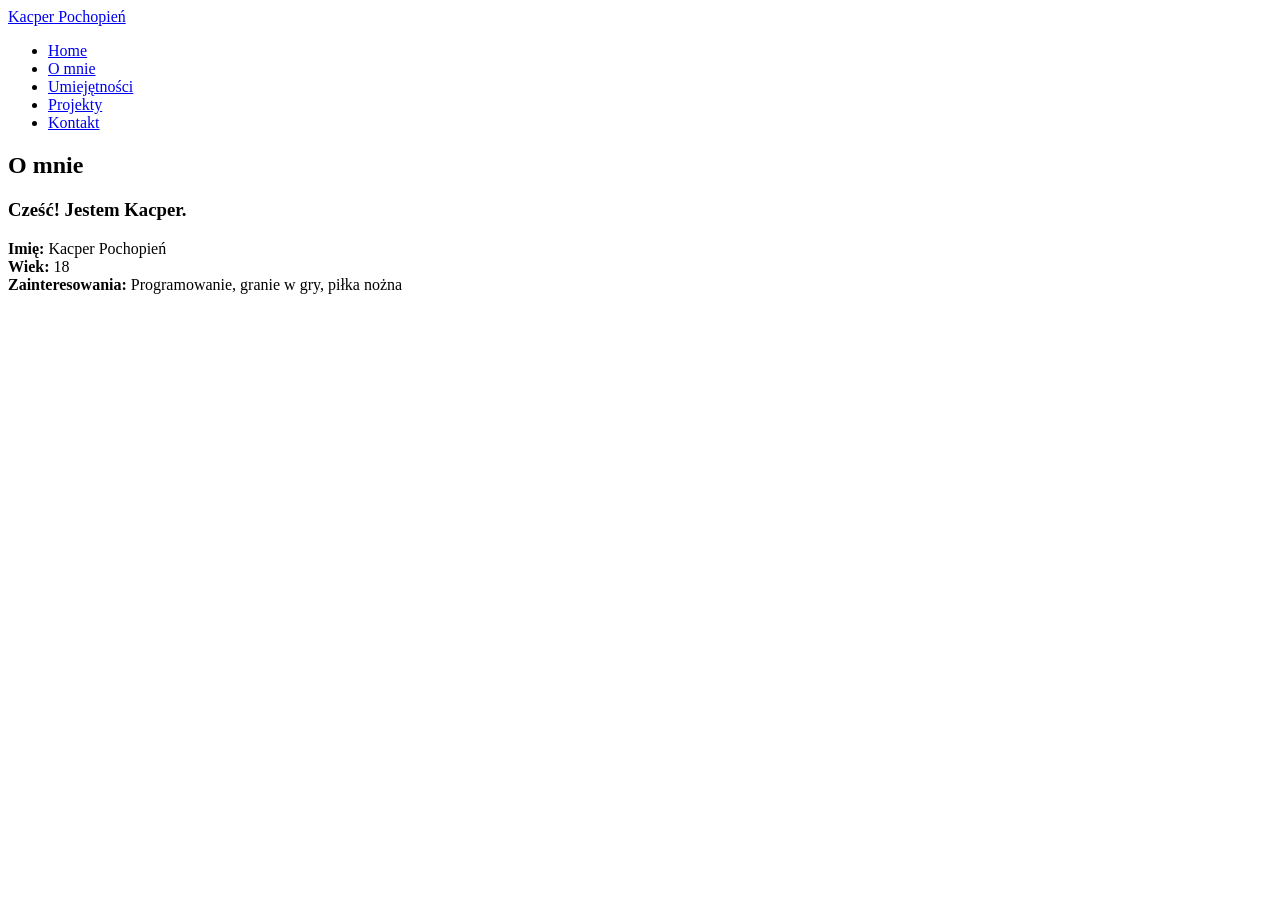
==== index.html @ df501771 "Dodanie sekcji O mnie" ====
<!DOCTYPE html>
<html lang="en">
<head>
    <meta charset="UTF-8">
    <meta name="viewport" content="width=device-width, initial-scale=1.0">
    <title>Document</title>
    <link rel="stylesheet" href="style.css">
</head>
<body>
    <header>
        <nav>
            <a href="#" class="logo">Kacper Pochopień</a>

            <ul>
                <li><a href="#home">Home</a></li>
                <li><a href="#about">O mnie</a></li>
                <li><a href="#skills">Umiejętności</a></li>
                <li><a href="#projects">Projekty</a></li>
                <li><a href="#contact">Kontakt</a></li>
            </ul>
        </nav>
    </header>

    <main>
        <section id="about">
            <h2>O mnie</h2>

            <div class="about-content">
                <div class="about-text">
                    <h3>Cześć! Jestem Kacper.</h3>
                </div>

                <div class="about-info">
                    <div>
                        <strong>Imię:</strong>
                        <span>Kacper Pochopień</span>
                    </div>

                    <div>
                        <strong>Wiek:</strong>
                        <span>18</span>
                    </div>

                    <div>
                        <strong>Zainteresowania:</strong>
                        <span>Programowanie, granie w gry, piłka nożna</span>
                    </div>
                </div>
            </div>
        </section>
    </main>
</body>
</html>
---- style.css ----
/* Paleta kolorów

#6f1d1b
#bb9457
#432818
#99582a
#ffe6a7

*/
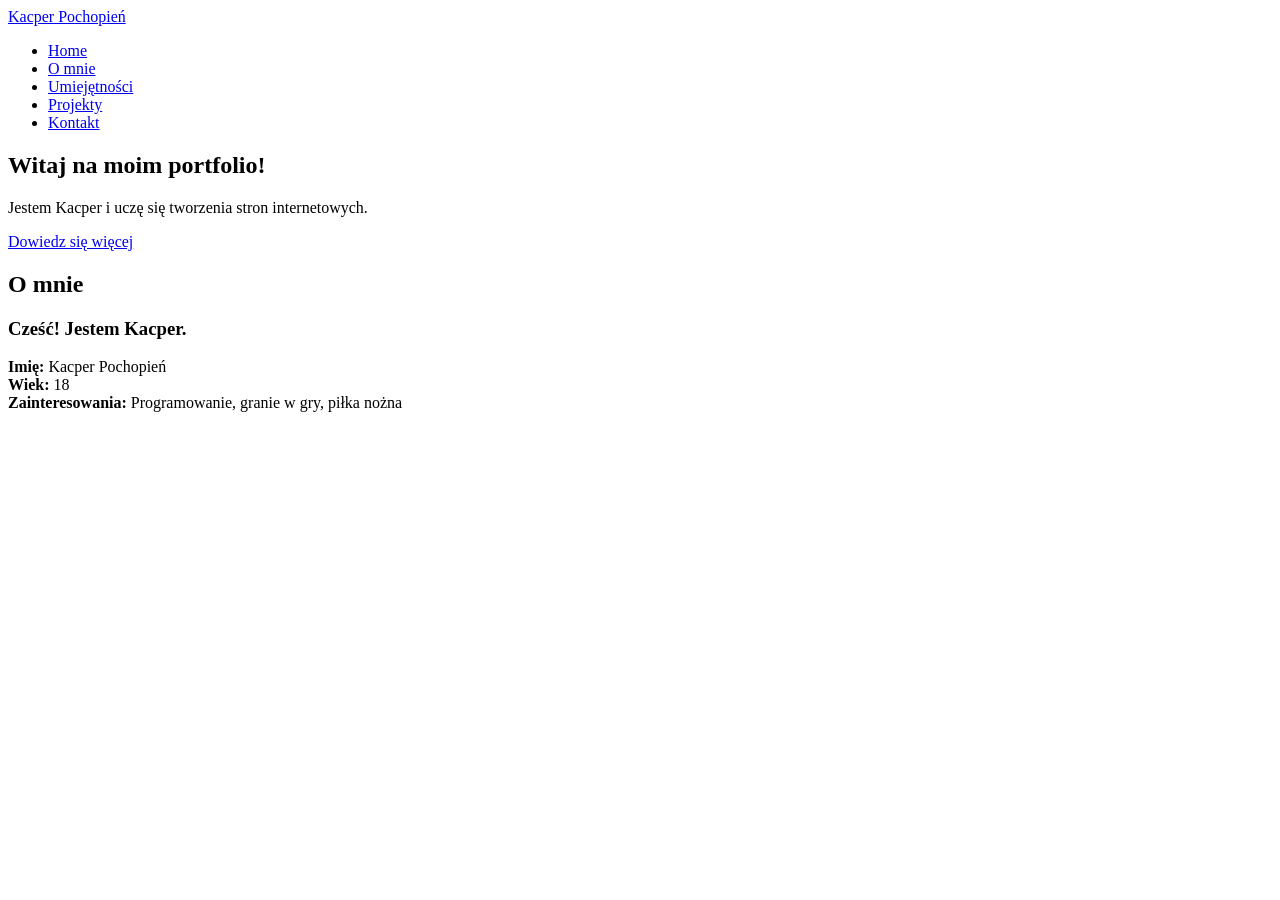
==== commit 310448c3: "Dodanie sekcji Home" ====
--- a/index.html
+++ b/index.html
@@ -1,9 +1,9 @@
 <!DOCTYPE html>
-<html lang="en">
+<html lang="pl">
 <head>
     <meta charset="UTF-8">
     <meta name="viewport" content="width=device-width, initial-scale=1.0">
-    <title>Document</title>
+    <title>Portfolio</title>
     <link rel="stylesheet" href="style.css">
 </head>
 <body>
@@ -22,6 +22,16 @@
     </header>
 
     <main>
+        <section id="home">
+            <h1>Witaj na moim portfolio!</h1>
+
+            <p>
+                Jestem Kacper i uczę się tworzenia stron internetowych.
+            </p>
+
+            <a href="#about">Dowiedz się więcej</a>
+        </section>
+
         <section id="about">
             <h2>O mnie</h2>
 
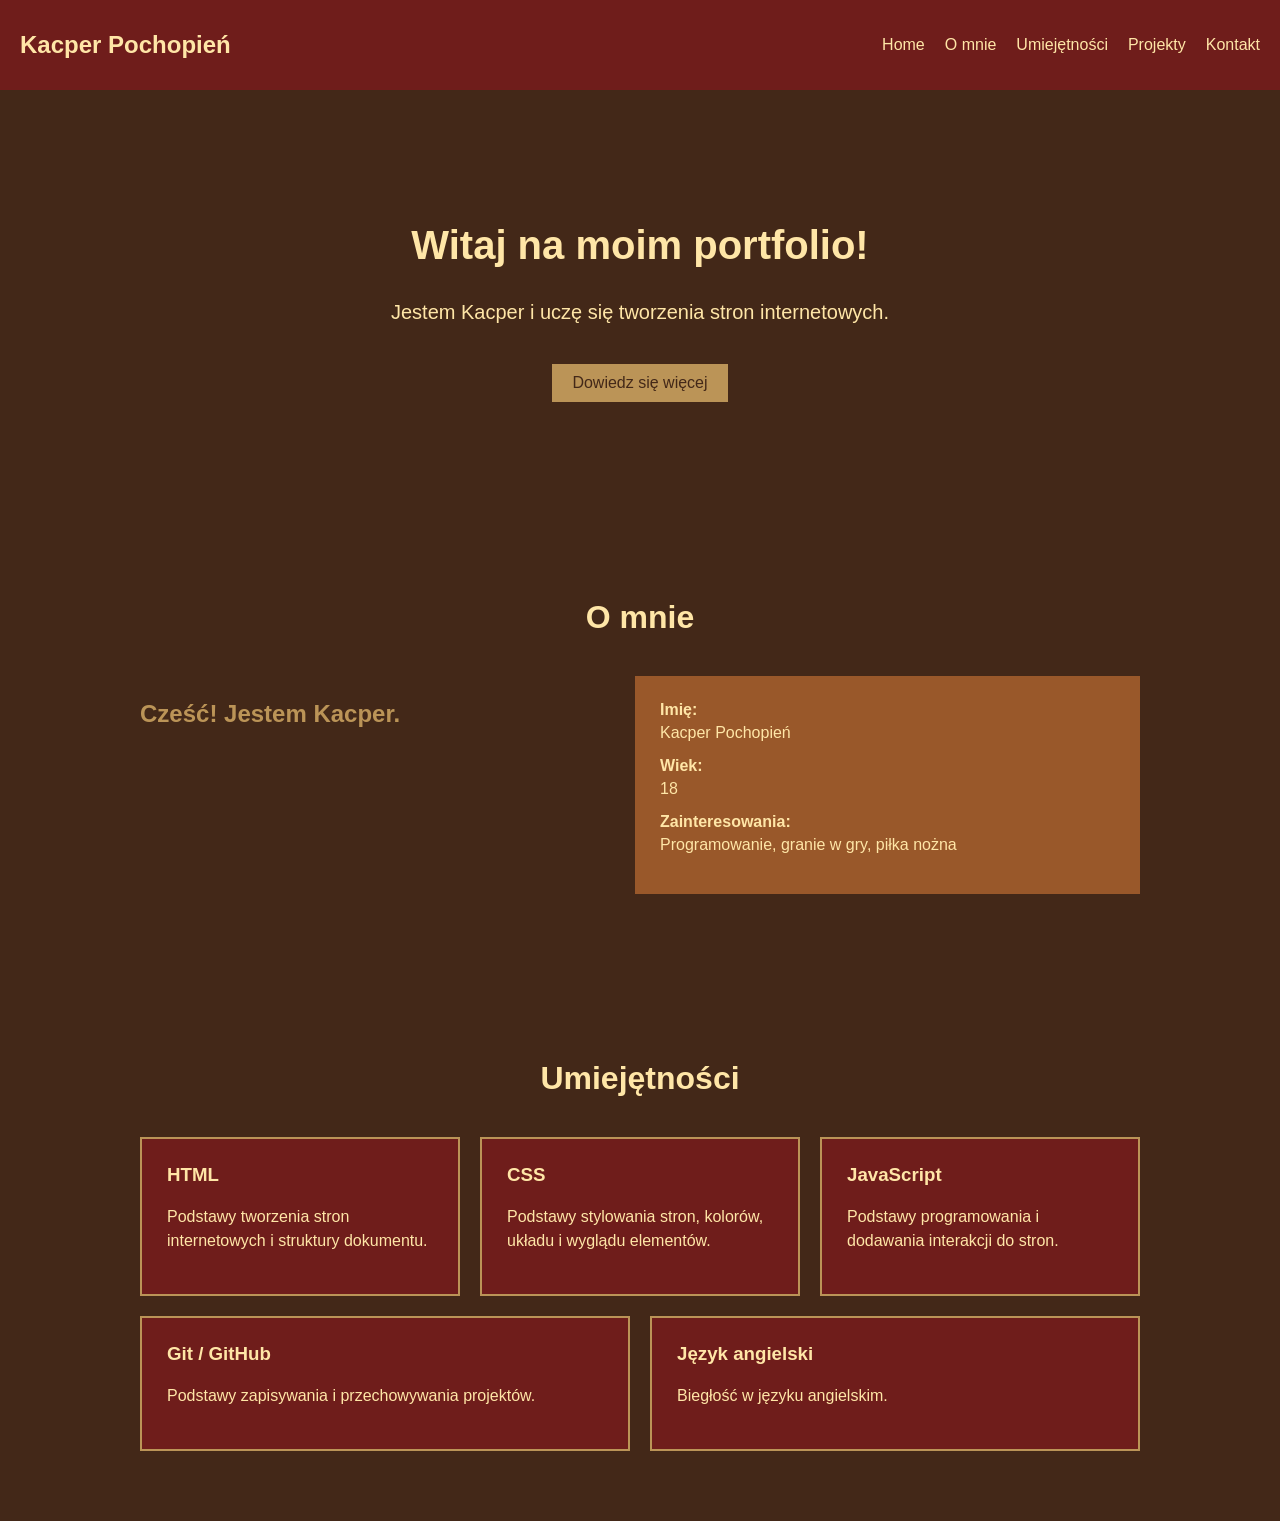
==== commit dafdaea0: "Dodanie sekcji umiejętności" ====
--- a/index.html
+++ b/index.html
@@ -58,6 +58,37 @@
                 </div>
             </div>
         </section>
+
+        <section id="skills">
+            <h2>Umiejętności</h2>
+
+            <div class="skills-container">
+                <div class="skill">
+                    <h3>HTML</h3>
+                    <p>Podstawy tworzenia stron internetowych i struktury dokumentu.</p>
+                </div>
+
+                <div class="skill">
+                    <h3>CSS</h3>
+                    <p>Podstawy stylowania stron, kolorów, układu i wyglądu elementów.</p>
+                </div>
+
+                <div class="skill">
+                    <h3>JavaScript</h3>
+                    <p>Podstawy programowania i dodawania interakcji do stron.</p>
+                </div>
+
+                <div class="skill">
+                    <h3>Git / GitHub</h3>
+                    <p>Podstawy zapisywania i przechowywania projektów.</p>
+                </div>
+
+                <div class="skill">
+                    <h3>Język angielski</h3>
+                    <p>Biegłość w języku angielskim.</p>
+                </div>
+            </div>
+        </section>
     </main>
 </body>
 </html>
--- a/style.css
+++ b/style.css
@@ -1,9 +1,138 @@
-/* Paleta kolorów
+body {
+    margin: 0;
+    background-color: #432818;
+    color: #ffe6a7;
+    font-family: Arial, sans-serif;
+}
 
-#6f1d1b
-#bb9457
-#432818
-#99582a
-#ffe6a7
+header {
+    background-color: #6f1d1b;
+    padding: 20px;
+}
 
-*/+nav {
+    display: flex;
+    justify-content: space-between;
+    align-items: center;
+}
+
+.logo {
+    color: #ffe6a7;
+    text-decoration: none;
+    font-size: 24px;
+    font-weight: bold;
+}
+
+nav ul {
+    display: flex;
+    gap: 20px;
+    list-style: none;
+}
+
+nav ul a {
+    color: #ffe6a7;
+    text-decoration: none;
+}
+
+#home {
+    padding: 100px 20px;
+    text-align: center;
+}
+
+#home h1 {
+    font-size: 40px;
+}
+
+#home p {
+    font-size: 20px;
+}
+
+#home a {
+    display: inline-block;
+    margin-top: 20px;
+    padding: 10px 20px;
+    background-color: #bb9457;
+    color: #432818;
+    text-decoration: none;
+}
+
+#about {
+    padding: 70px 20px;
+    max-width: 1000px;
+    margin: 0 auto;
+}
+
+#about h2 {
+    text-align: center;
+    font-size: 32px;
+    margin-bottom: 40px;
+}
+
+.about-content {
+    display: flex;
+    gap: 40px;
+    align-items: flex-start;
+}
+
+.about-text {
+    flex: 1;
+}
+
+.about-text h3 {
+    font-size: 24px;
+    color: #bb9457;
+}
+
+.about-info {
+    flex: 1;
+    background-color: #99582a;
+    padding: 25px;
+}
+
+.about-info div {
+    margin-bottom: 15px;
+}
+
+.about-info strong {
+    display: block;
+    margin-bottom: 5px;
+}
+
+.about-info span {
+    color: #ffe6a7;
+}
+
+#skills {
+    padding: 70px 20px;
+    max-width: 1000px;
+    margin: 0 auto;
+}
+
+#skills h2 {
+    text-align: center;
+    font-size: 32px;
+    margin-bottom: 40px;
+}
+
+.skills-container {
+    display: flex;
+    gap: 20px;
+    flex-wrap: wrap;
+}
+
+.skill {
+    flex: 1;
+    min-width: 200px;
+    padding: 25px;
+    background-color: #6f1d1b;
+    border: 2px solid #bb9457;
+}
+
+.skill h3 {
+    color: #ffe6a7;
+    margin-top: 0;
+}
+
+.skill p {
+    line-height: 1.5;
+}
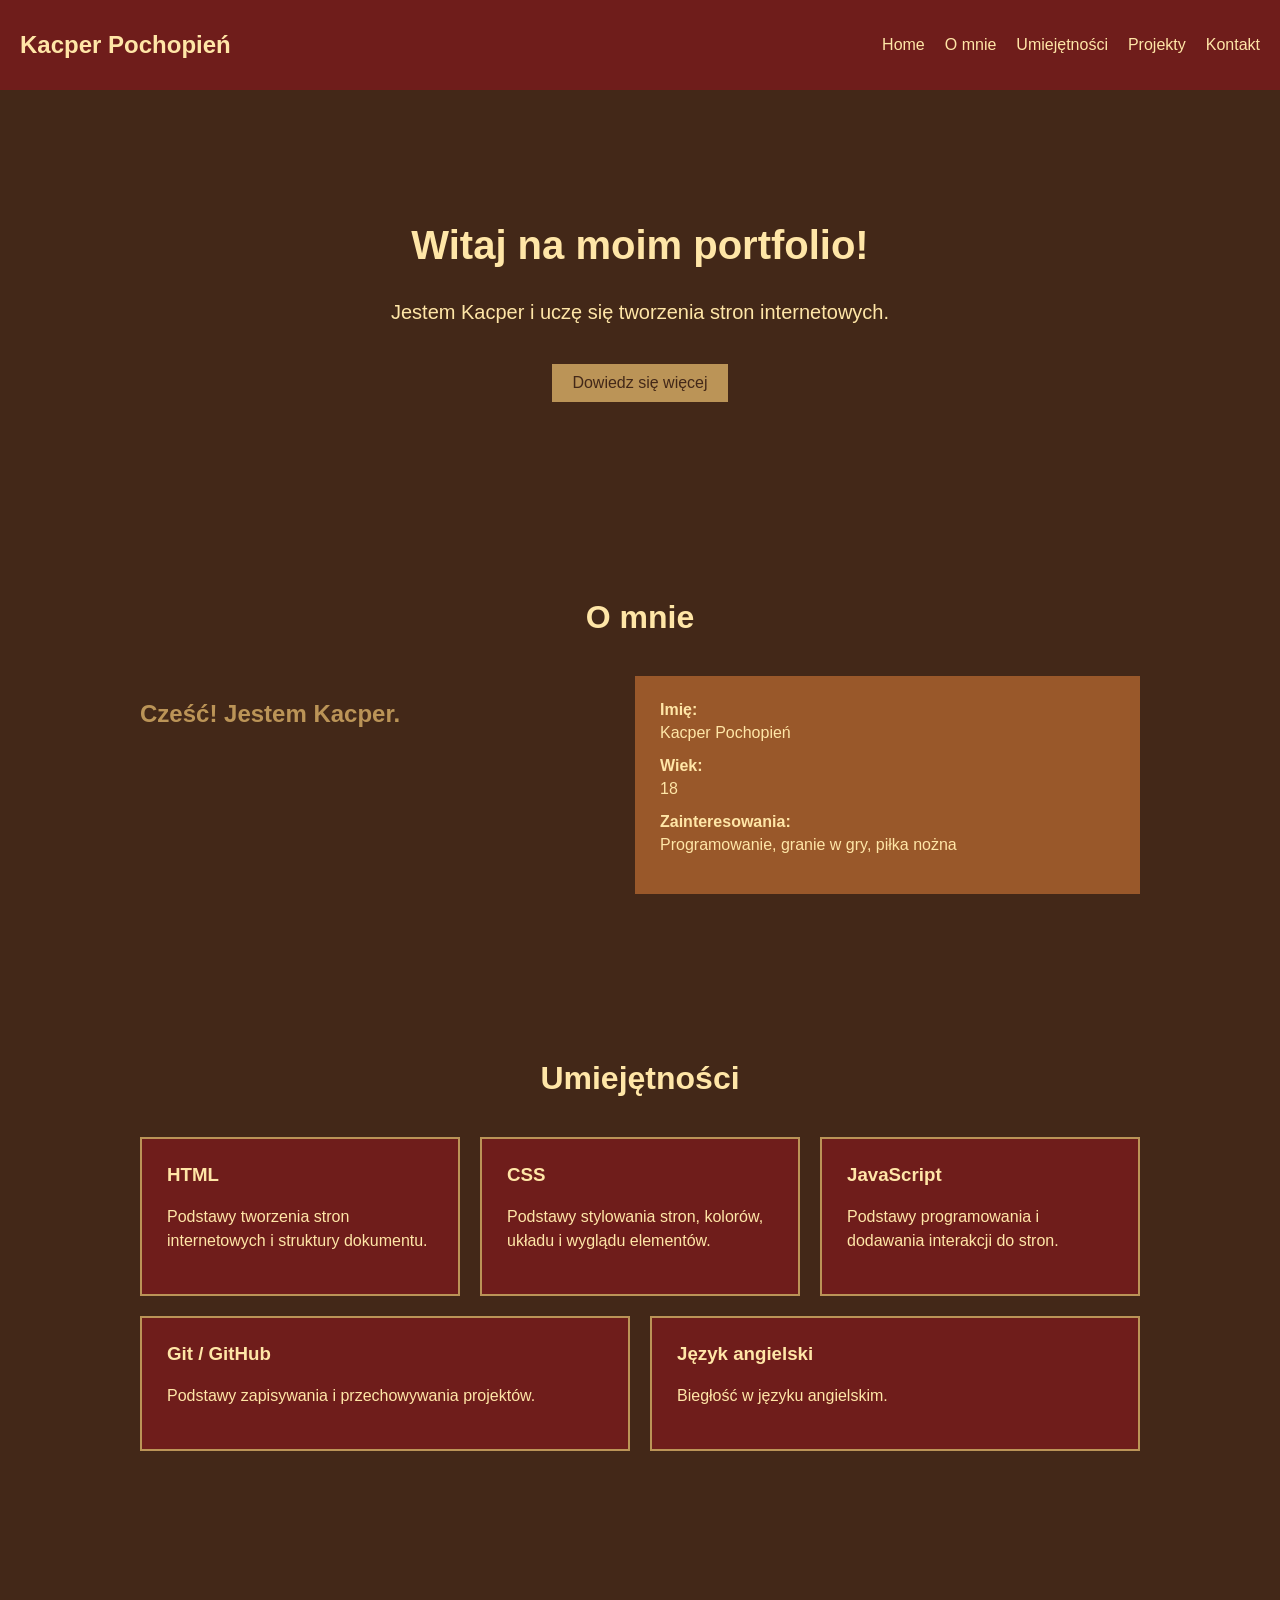
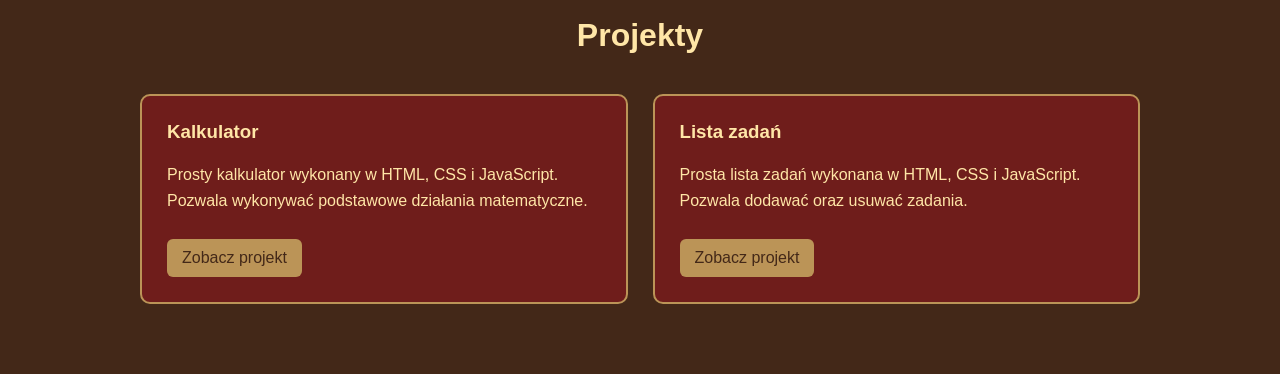
==== commit 764df202: "Dodanie projektów" ====
--- a/index.html
+++ b/index.html
@@ -89,6 +89,35 @@
                 </div>
             </div>
         </section>
+        <section id="projects">
+            <h2>Projekty</h2>
+
+            <div class="projects-container">
+
+                <div class="project">
+                    <h3>Kalkulator</h3>
+
+                    <p>
+                        Prosty kalkulator wykonany w HTML, CSS i JavaScript.
+                        Pozwala wykonywać podstawowe działania matematyczne.
+                    </p>
+
+                    <a href="projekty/kalkulator/index.html">Zobacz projekt</a>
+                </div>
+
+                <div class="project">
+                    <h3>Lista zadań</h3>
+
+                    <p>
+                        Prosta lista zadań wykonana w HTML, CSS i JavaScript.
+                        Pozwala dodawać oraz usuwać zadania.
+                    </p>
+
+                    <a href="projekty/todo/index.html">Zobacz projekt</a>
+                </div>
+
+            </div>
+        </section>
     </main>
 </body>
 </html>
--- a/style.css
+++ b/style.css
@@ -135,4 +135,54 @@
 
 .skill p {
     line-height: 1.5;
+}
+
+#projects {
+    padding: 70px 20px;
+    max-width: 1000px;
+    margin: 0 auto;
+}
+
+#projects h2 {
+    text-align: center;
+    font-size: 32px;
+    margin-bottom: 40px;
+}
+
+.projects-container {
+    display: flex;
+    gap: 25px;
+    flex-wrap: wrap;
+}
+
+.project {
+    flex: 1;
+    min-width: 250px;
+    padding: 25px;
+    background-color: #6f1d1b;
+    border: 2px solid #bb9457;
+    border-radius: 10px;
+}
+
+.project h3 {
+    margin-top: 0;
+    color: #ffe6a7;
+}
+
+.project p {
+    line-height: 1.6;
+}
+
+.project a {
+    display: inline-block;
+    margin-top: 10px;
+    padding: 10px 15px;
+    background-color: #bb9457;
+    color: #432818;
+    text-decoration: none;
+    border-radius: 6px;
+}
+
+.project a:hover {
+    background-color: #ffe6a7;
 }
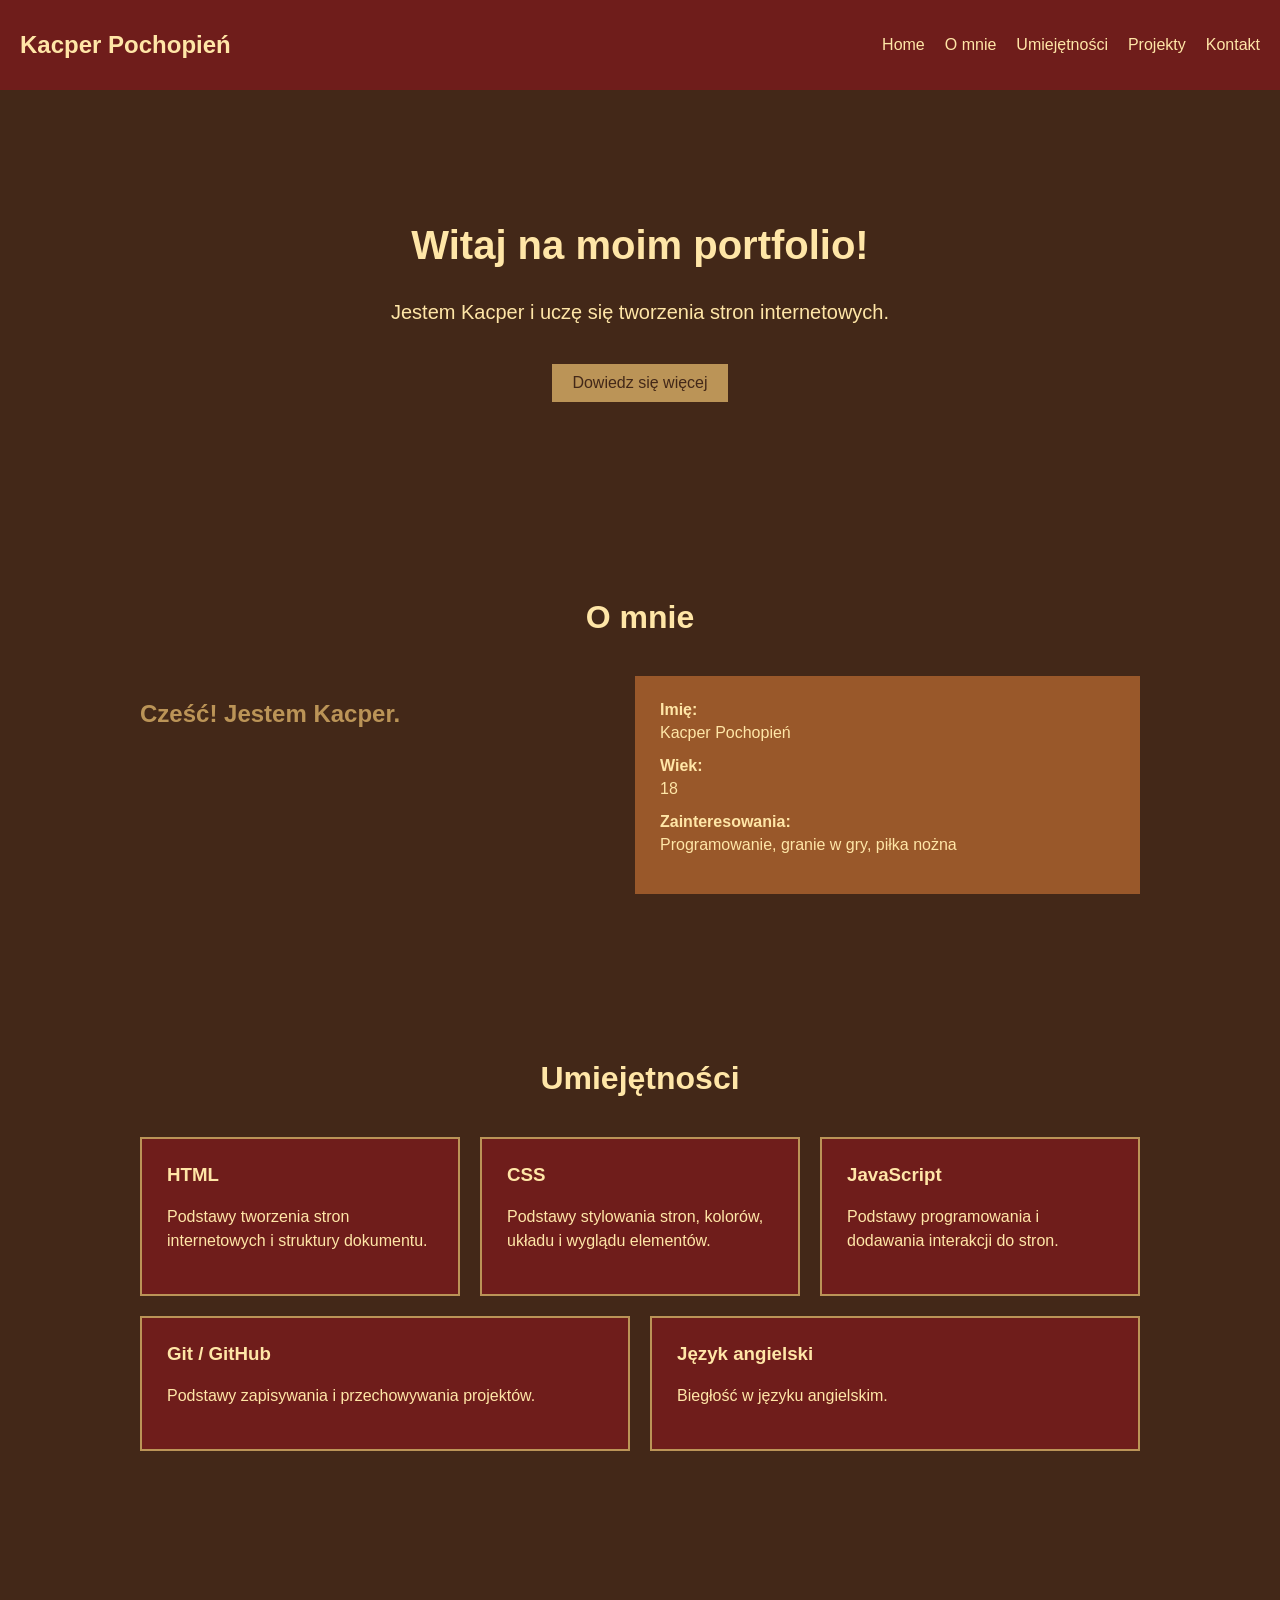
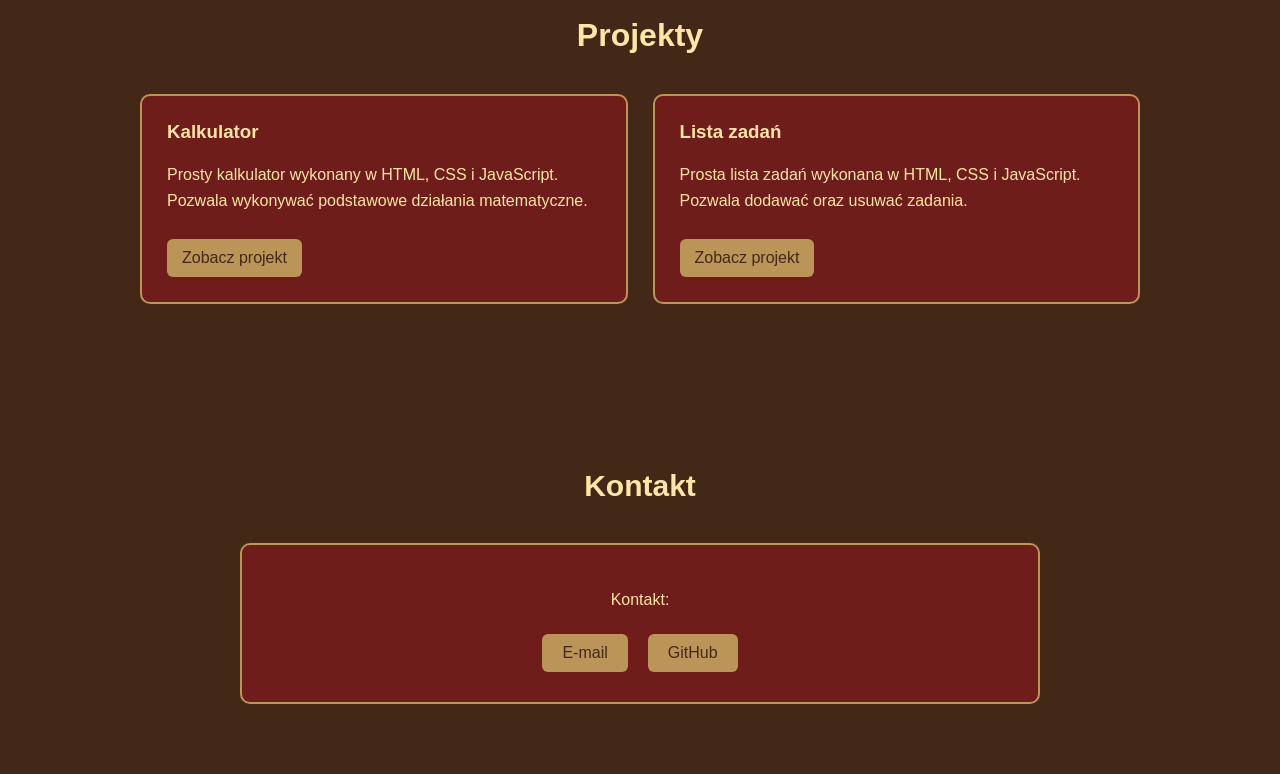
==== commit 1068626b: "Dodanie sekcji Kontakt" ====
--- a/index.html
+++ b/index.html
@@ -118,6 +118,24 @@
 
             </div>
         </section>
+
+        <section id="contact">
+            <h2>Kontakt</h2>
+
+            <div class="contact-content">
+                <p>
+                    Kontakt: 
+                </p>
+
+                <div class="contact-links">
+                    <a href="mailto:mail@example.com">E-mail</a>
+
+                    <a href="https://github.com/github">
+                        GitHub
+                    </a>
+                </div>
+            </div>
+        </section>
     </main>
 </body>
 </html>
--- a/style.css
+++ b/style.css
@@ -185,4 +185,43 @@
 
 .project a:hover {
     background-color: #ffe6a7;
+}
+
+#contact {
+    padding: 70px 20px;
+    max-width: 800px;
+    margin: 0 auto;
+}
+
+#contact h2 {
+    text-align: center;
+    font-size: 30px;
+    margin-bottom: 40px;
+}
+
+.contact-content {
+    padding: 30px;
+    background-color: #6f1d1b;
+    border: 2px solid #bb9457;
+    border-radius: 10px;
+    text-align: center;
+}
+
+.contact-links {
+    display: flex;
+    justify-content: center;
+    gap: 20px;
+    margin-top: 25px;
+}
+
+.contact-links a {
+    padding: 10px 20px;
+    background-color: #bb9457;
+    color: #432818;
+    text-decoration: none;
+    border-radius: 6px;
+}
+
+.contact-links a:hover {
+    background-color: #ffe6a7;
 }
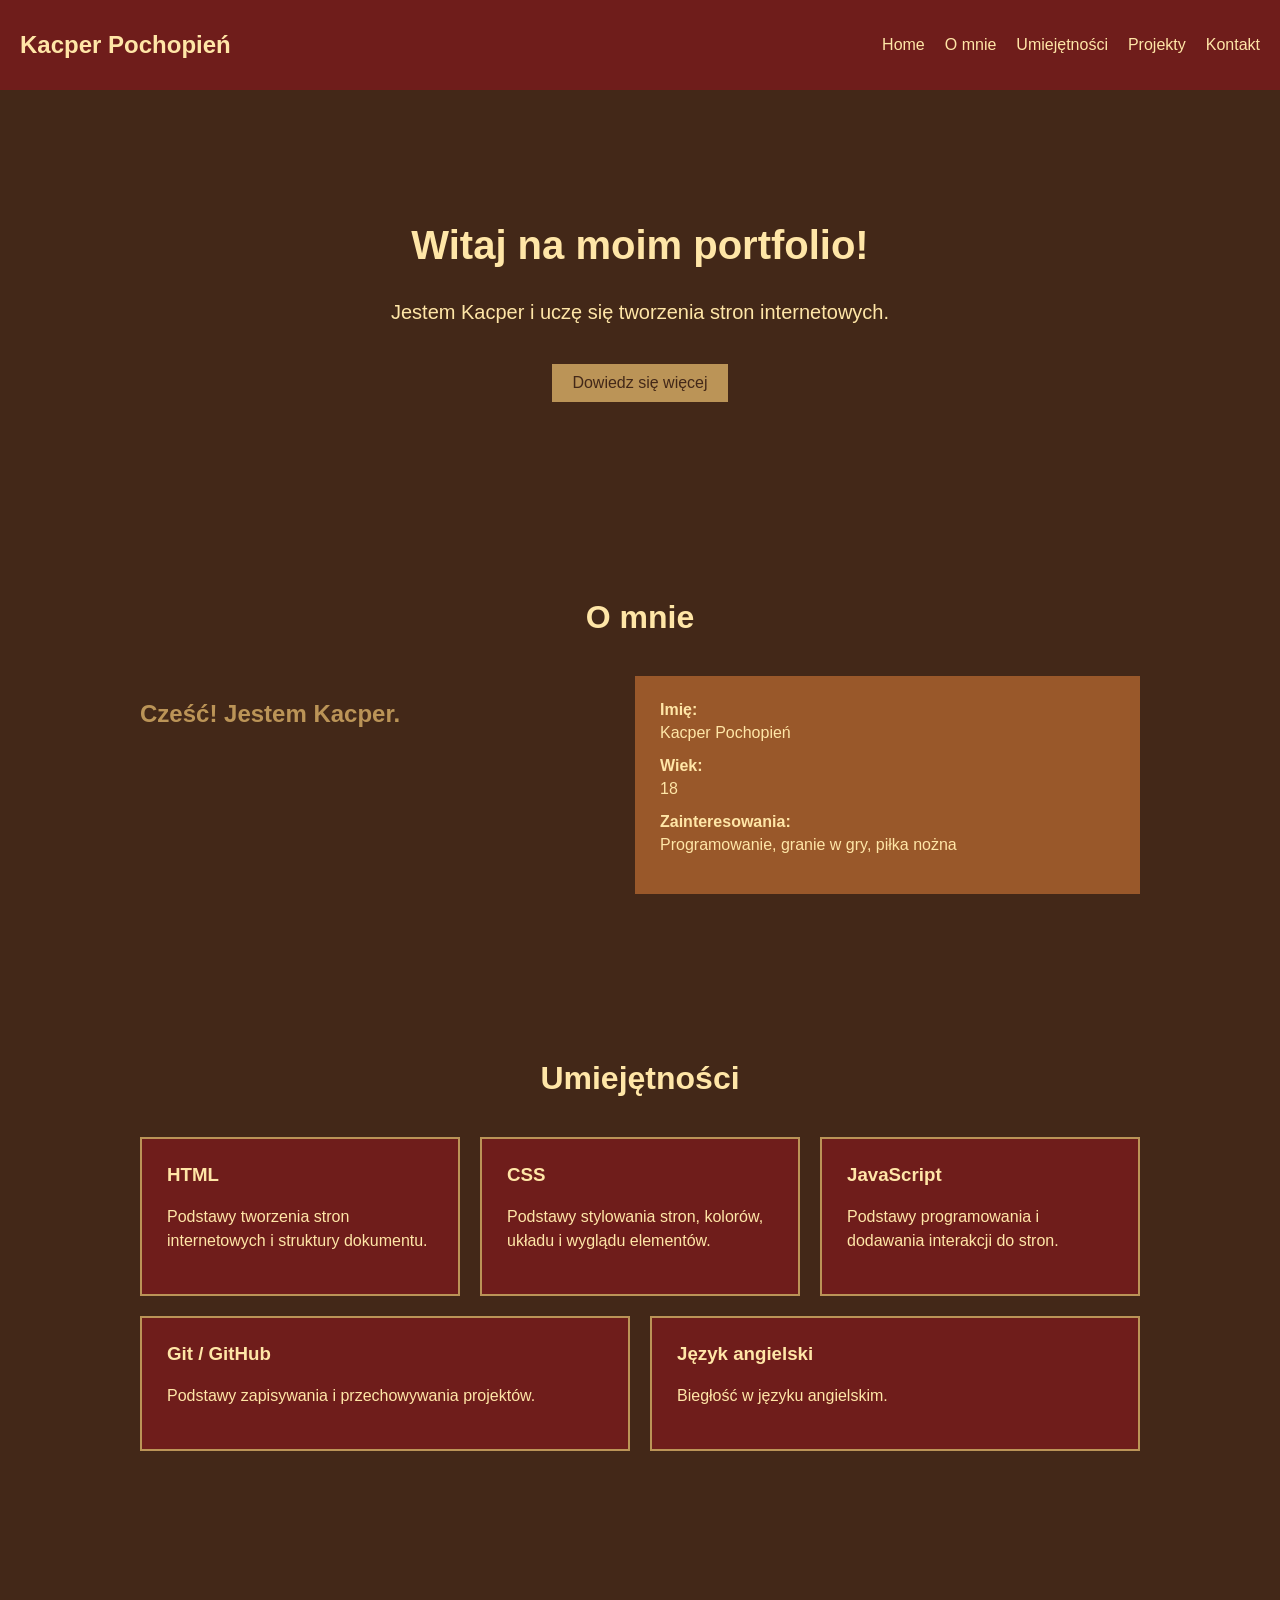
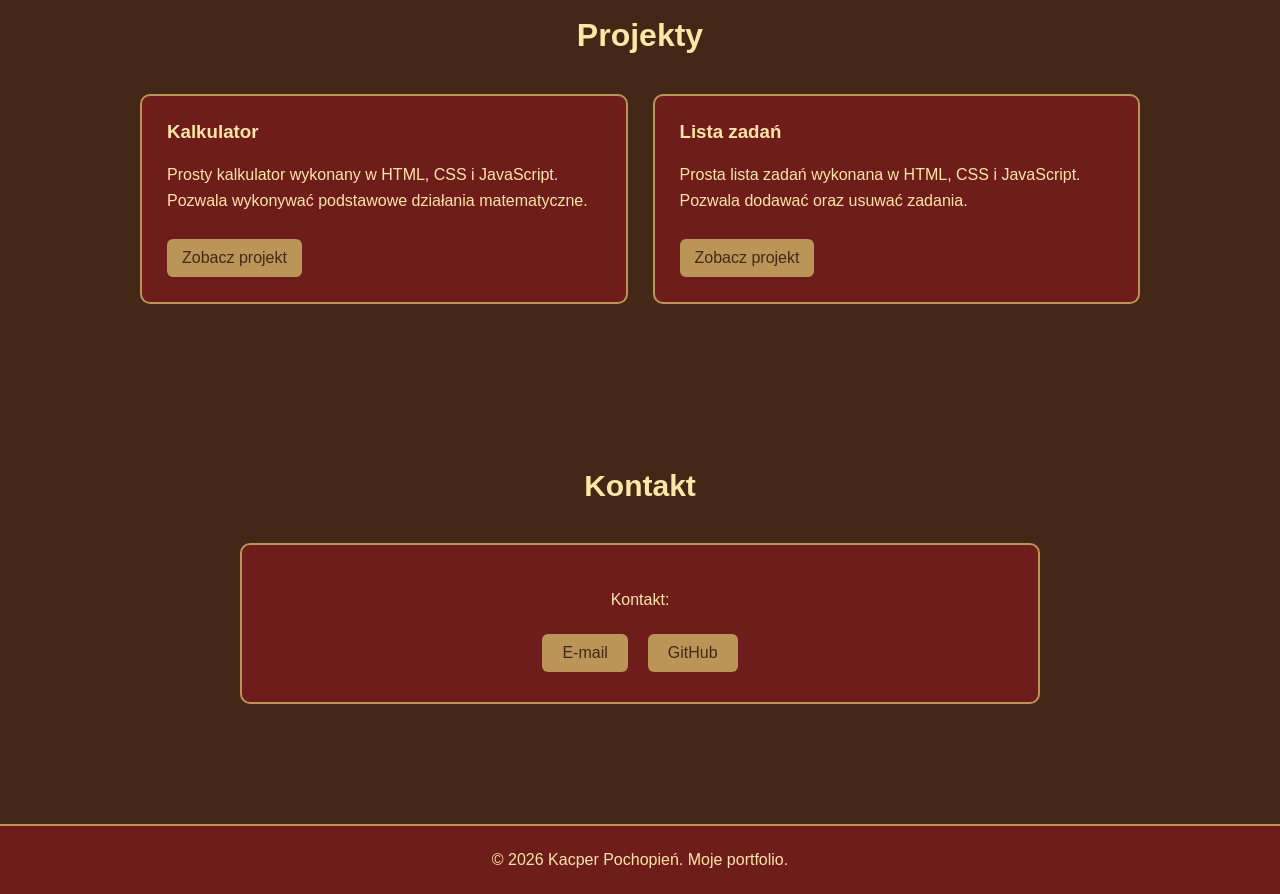
==== commit 1b3cca58: "Dodanie stopki" ====
--- a/index.html
+++ b/index.html
@@ -137,5 +137,9 @@
             </div>
         </section>
     </main>
+
+    <footer>
+        <p>&copy; 2026 Kacper Pochopień. Moje portfolio.</p>
+    </footer>
 </body>
 </html>
--- a/style.css
+++ b/style.css
@@ -224,4 +224,16 @@
 
 .contact-links a:hover {
     background-color: #ffe6a7;
+}
+
+footer {
+    margin-top: 50px;
+    padding: 25px;
+    background-color: #6f1d1b;
+    text-align: center;
+    border-top: 2px solid #bb9457;
+}
+
+footer p {
+    margin: 0;
 }
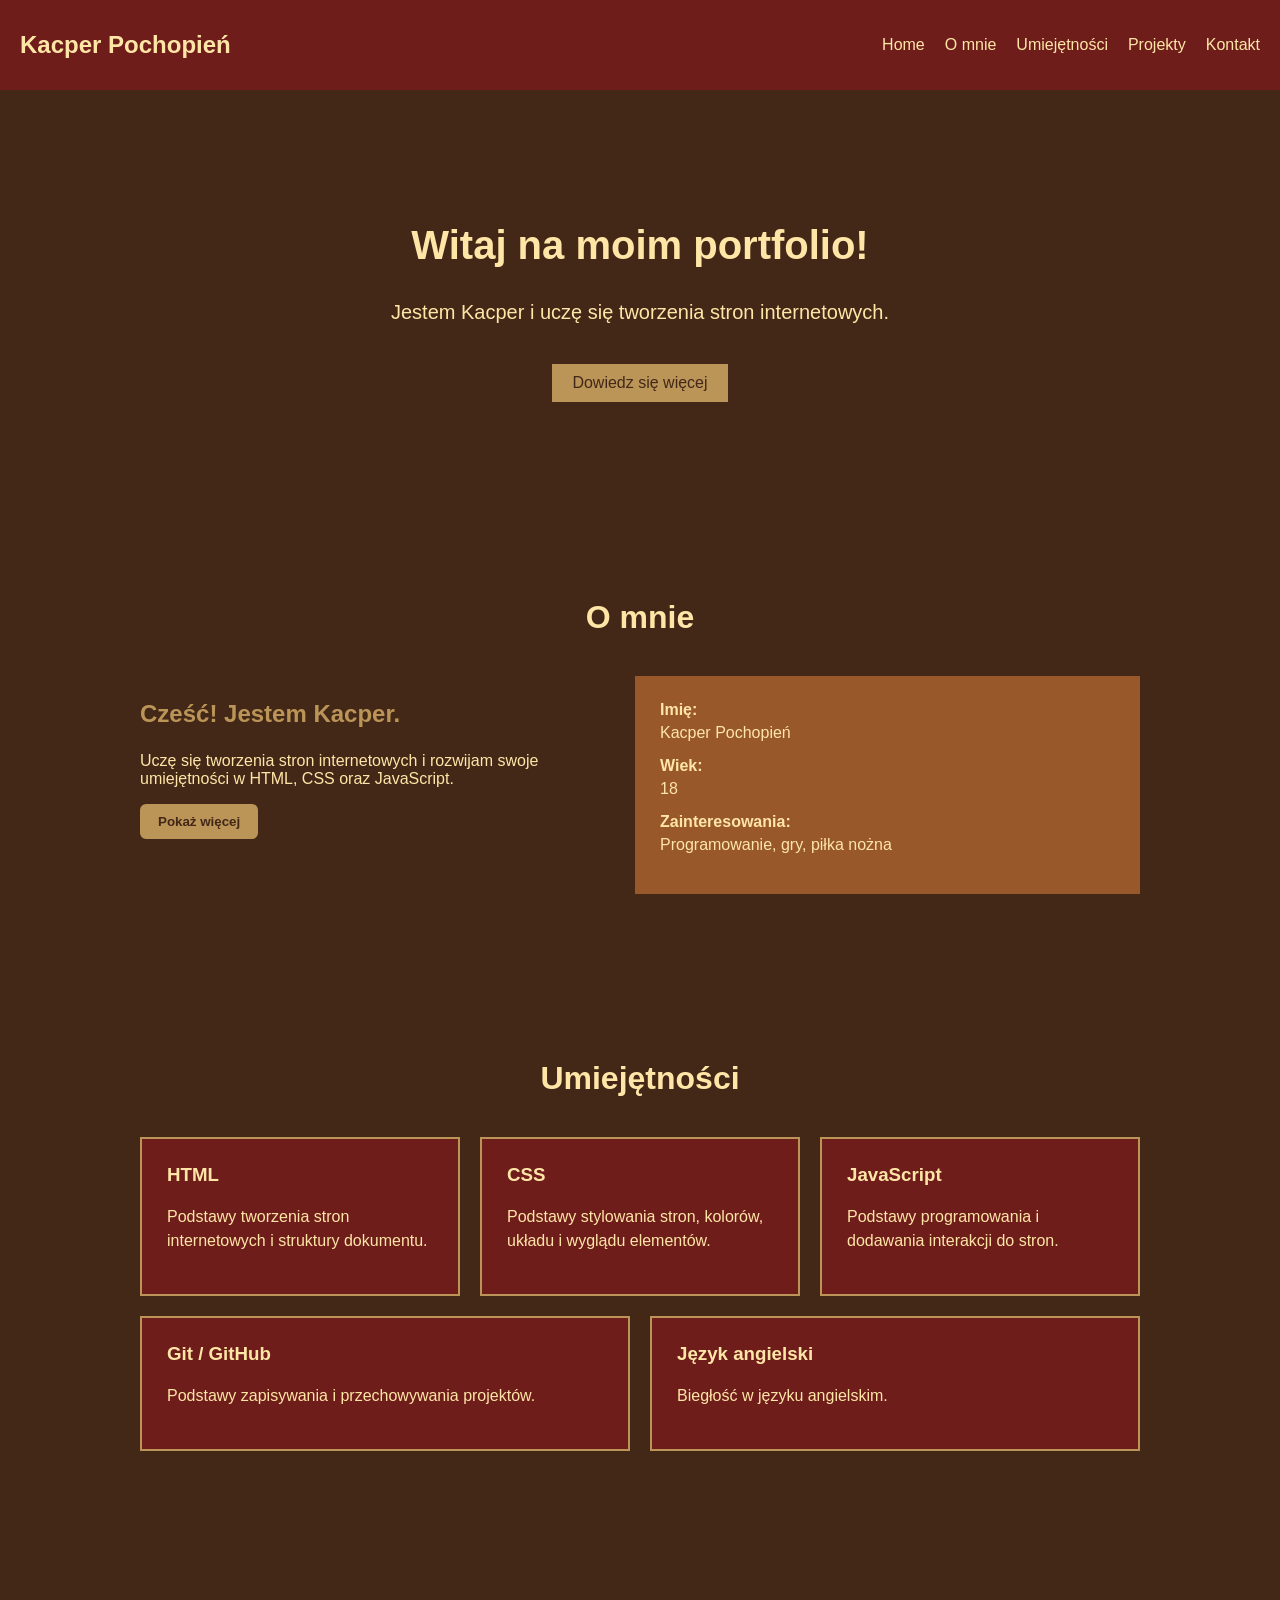
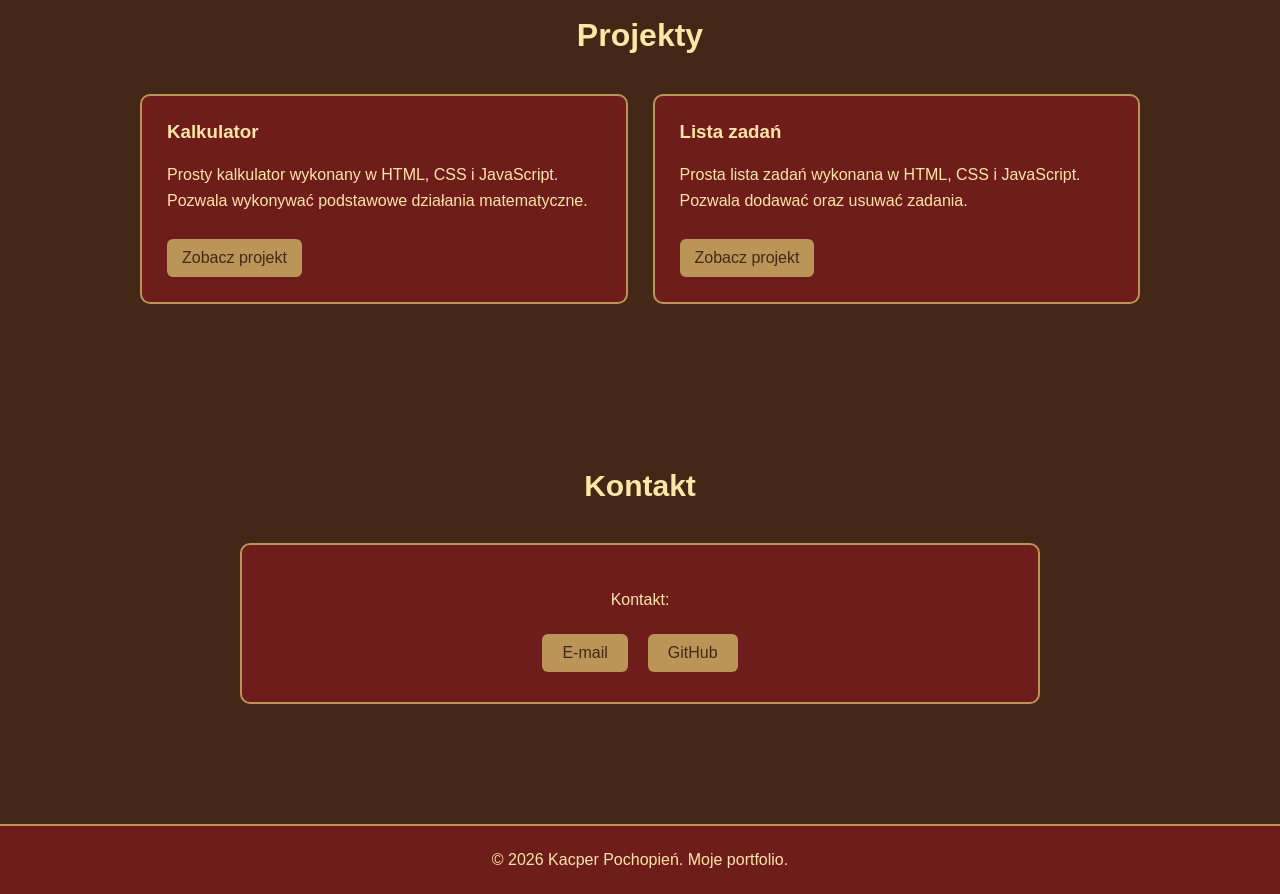
==== commit 224fb5e9: "JS" ====
--- a/index.html
+++ b/index.html
@@ -38,6 +38,19 @@
             <div class="about-content">
                 <div class="about-text">
                     <h3>Cześć! Jestem Kacper.</h3>
+
+                    <p>
+                        Uczę się tworzenia stron internetowych i rozwijam swoje umiejętności
+                        w HTML, CSS oraz JavaScript.
+                    </p>
+
+                    <div id="more-info">
+                        <p>
+                            W wolnym czasie interesuję się programowaniem, grami oraz piłką nożną.
+                        </p>
+                    </div>
+
+                    <button id="more-button">Pokaż więcej</button>
                 </div>
 
                 <div class="about-info">
@@ -53,7 +66,7 @@
 
                     <div>
                         <strong>Zainteresowania:</strong>
-                        <span>Programowanie, granie w gry, piłka nożna</span>
+                        <span>Programowanie, gry, piłka nożna</span>
                     </div>
                 </div>
             </div>
@@ -141,5 +154,7 @@
     <footer>
         <p>&copy; 2026 Kacper Pochopień. Moje portfolio.</p>
     </footer>
+
+    <script src="script.js"></script>
 </body>
 </html>
--- a/style.css
+++ b/style.css
@@ -236,4 +236,22 @@
 
 footer p {
     margin: 0;
+}
+
+#more-info {
+    display: none;
+}
+
+#more-button {
+    padding: 10px 18px;
+    background-color: #bb9457;
+    color: #432818;
+    border: none;
+    border-radius: 6px;
+    cursor: pointer;
+    font-weight: bold;
+}
+
+#more-button:hover {
+    background-color: #ffe6a7;
 }
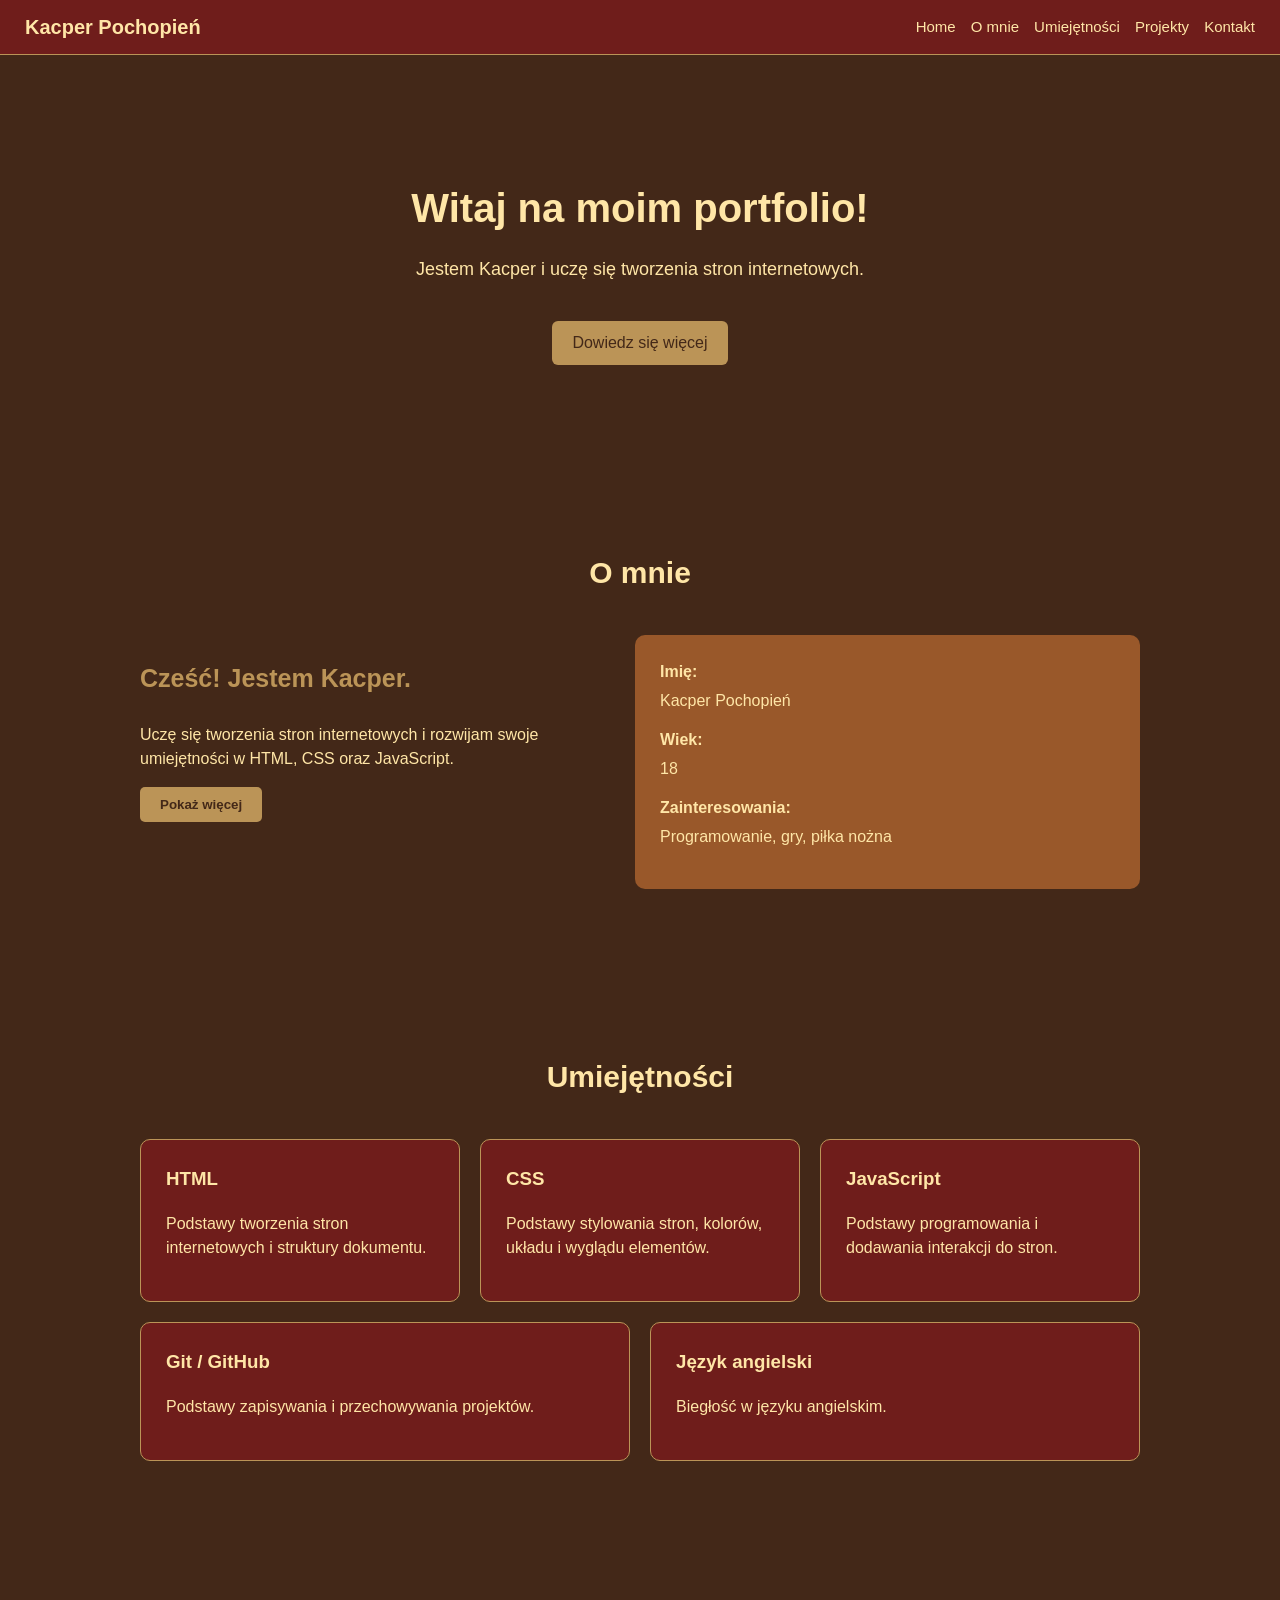
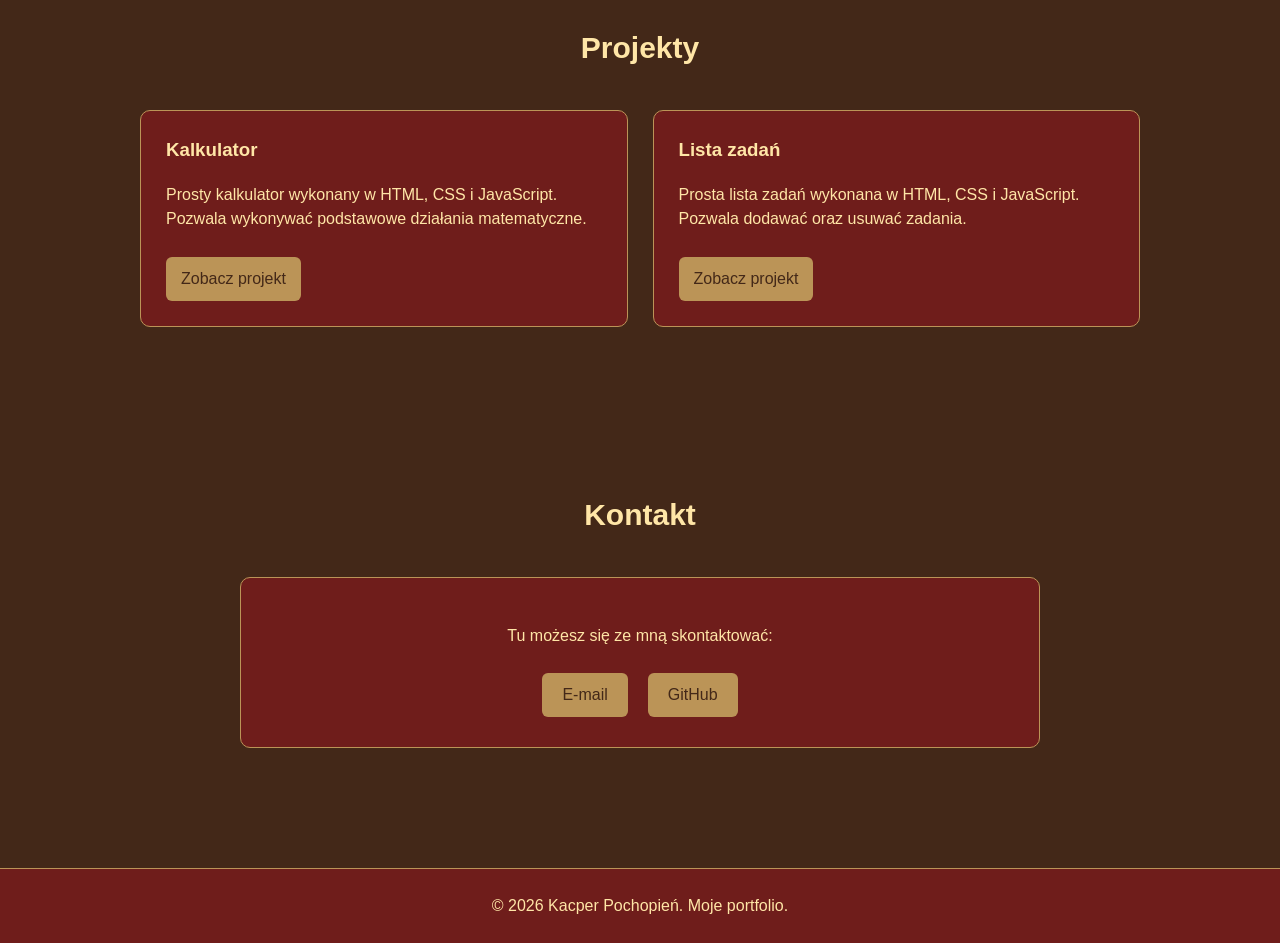
==== commit b841903b: "poprawa CSS" ====
--- a/index.html
+++ b/index.html
@@ -137,7 +137,7 @@
 
             <div class="contact-content">
                 <p>
-                    Kontakt: 
+                    Tu możesz się ze mną skontaktować: 
                 </p>
 
                 <div class="contact-links">
--- a/style.css
+++ b/style.css
@@ -3,11 +3,13 @@
     background-color: #432818;
     color: #ffe6a7;
     font-family: Arial, sans-serif;
+    line-height: 1.5;
 }
 
 header {
     background-color: #6f1d1b;
-    padding: 20px;
+    padding: 12px 25px;
+    border-bottom: 1px solid #bb9457;
 }
 
 nav {
@@ -19,32 +21,40 @@
 .logo {
     color: #ffe6a7;
     text-decoration: none;
-    font-size: 24px;
+    font-size: 20px;
     font-weight: bold;
 }
 
 nav ul {
     display: flex;
-    gap: 20px;
+    gap: 15px;
     list-style: none;
+    margin: 0;
+    padding: 0;
 }
 
 nav ul a {
     color: #ffe6a7;
     text-decoration: none;
+    font-size: 15px;
+}
+
+nav ul a:hover {
+    color: #bb9457;
 }
 
 #home {
-    padding: 100px 20px;
+    padding: 90px 20px;
     text-align: center;
 }
 
 #home h1 {
     font-size: 40px;
+    margin-bottom: 15px;
 }
 
 #home p {
-    font-size: 20px;
+    font-size: 18px;
 }
 
 #home a {
@@ -54,6 +64,11 @@
     background-color: #bb9457;
     color: #432818;
     text-decoration: none;
+    border-radius: 6px;
+}
+
+#home a:hover {
+    background-color: #ffe6a7;
 }
 
 #about {
@@ -64,7 +79,7 @@
 
 #about h2 {
     text-align: center;
-    font-size: 32px;
+    font-size: 30px;
     margin-bottom: 40px;
 }
 
@@ -79,7 +94,7 @@
 }
 
 .about-text h3 {
-    font-size: 24px;
+    font-size: 25px;
     color: #bb9457;
 }
 
@@ -87,6 +102,7 @@
     flex: 1;
     background-color: #99582a;
     padding: 25px;
+    border-radius: 10px;
 }
 
 .about-info div {
@@ -102,6 +118,24 @@
     color: #ffe6a7;
 }
 
+#more-info {
+    display: none;
+}
+
+#more-button {
+    padding: 10px 20px;
+    background-color: #bb9457;
+    color: #432818;
+    border: none;
+    border-radius: 5px;
+    cursor: pointer;
+    font-weight: bold;
+}
+
+#more-button:hover {
+    background-color: #ffe6a7;
+}
+
 #skills {
     padding: 70px 20px;
     max-width: 1000px;
@@ -110,7 +144,7 @@
 
 #skills h2 {
     text-align: center;
-    font-size: 32px;
+    font-size: 30px;
     margin-bottom: 40px;
 }
 
@@ -125,7 +159,13 @@
     min-width: 200px;
     padding: 25px;
     background-color: #6f1d1b;
-    border: 2px solid #bb9457;
+    border: 1px solid #bb9457;
+    border-radius: 10px;
+    transition: transform 0.2s;
+}
+
+.skill:hover {
+    transform: translateY(-4px);
 }
 
 .skill h3 {
@@ -145,7 +185,7 @@
 
 #projects h2 {
     text-align: center;
-    font-size: 32px;
+    font-size: 30px;
     margin-bottom: 40px;
 }
 
@@ -160,8 +200,13 @@
     min-width: 250px;
     padding: 25px;
     background-color: #6f1d1b;
-    border: 2px solid #bb9457;
-    border-radius: 10px;
+    border: 1px solid #bb9457;
+    border-radius: 10px;
+    transition: transform 0.2s;
+}
+
+.project:hover {
+    transform: translateY(-4px);
 }
 
 .project h3 {
@@ -170,7 +215,7 @@
 }
 
 .project p {
-    line-height: 1.6;
+    line-height: 1.5;
 }
 
 .project a {
@@ -202,9 +247,13 @@
 .contact-content {
     padding: 30px;
     background-color: #6f1d1b;
-    border: 2px solid #bb9457;
-    border-radius: 10px;
-    text-align: center;
+    border: 1px solid #bb9457;
+    border-radius: 10px;
+    text-align: center;
+}
+
+.contact-content p {
+    line-height: 1.5;
 }
 
 .contact-links {
@@ -231,27 +280,9 @@
     padding: 25px;
     background-color: #6f1d1b;
     text-align: center;
-    border-top: 2px solid #bb9457;
+    border-top: 1px solid #bb9457;
 }
 
 footer p {
     margin: 0;
-}
-
-#more-info {
-    display: none;
-}
-
-#more-button {
-    padding: 10px 18px;
-    background-color: #bb9457;
-    color: #432818;
-    border: none;
-    border-radius: 6px;
-    cursor: pointer;
-    font-weight: bold;
-}
-
-#more-button:hover {
-    background-color: #ffe6a7;
 }
